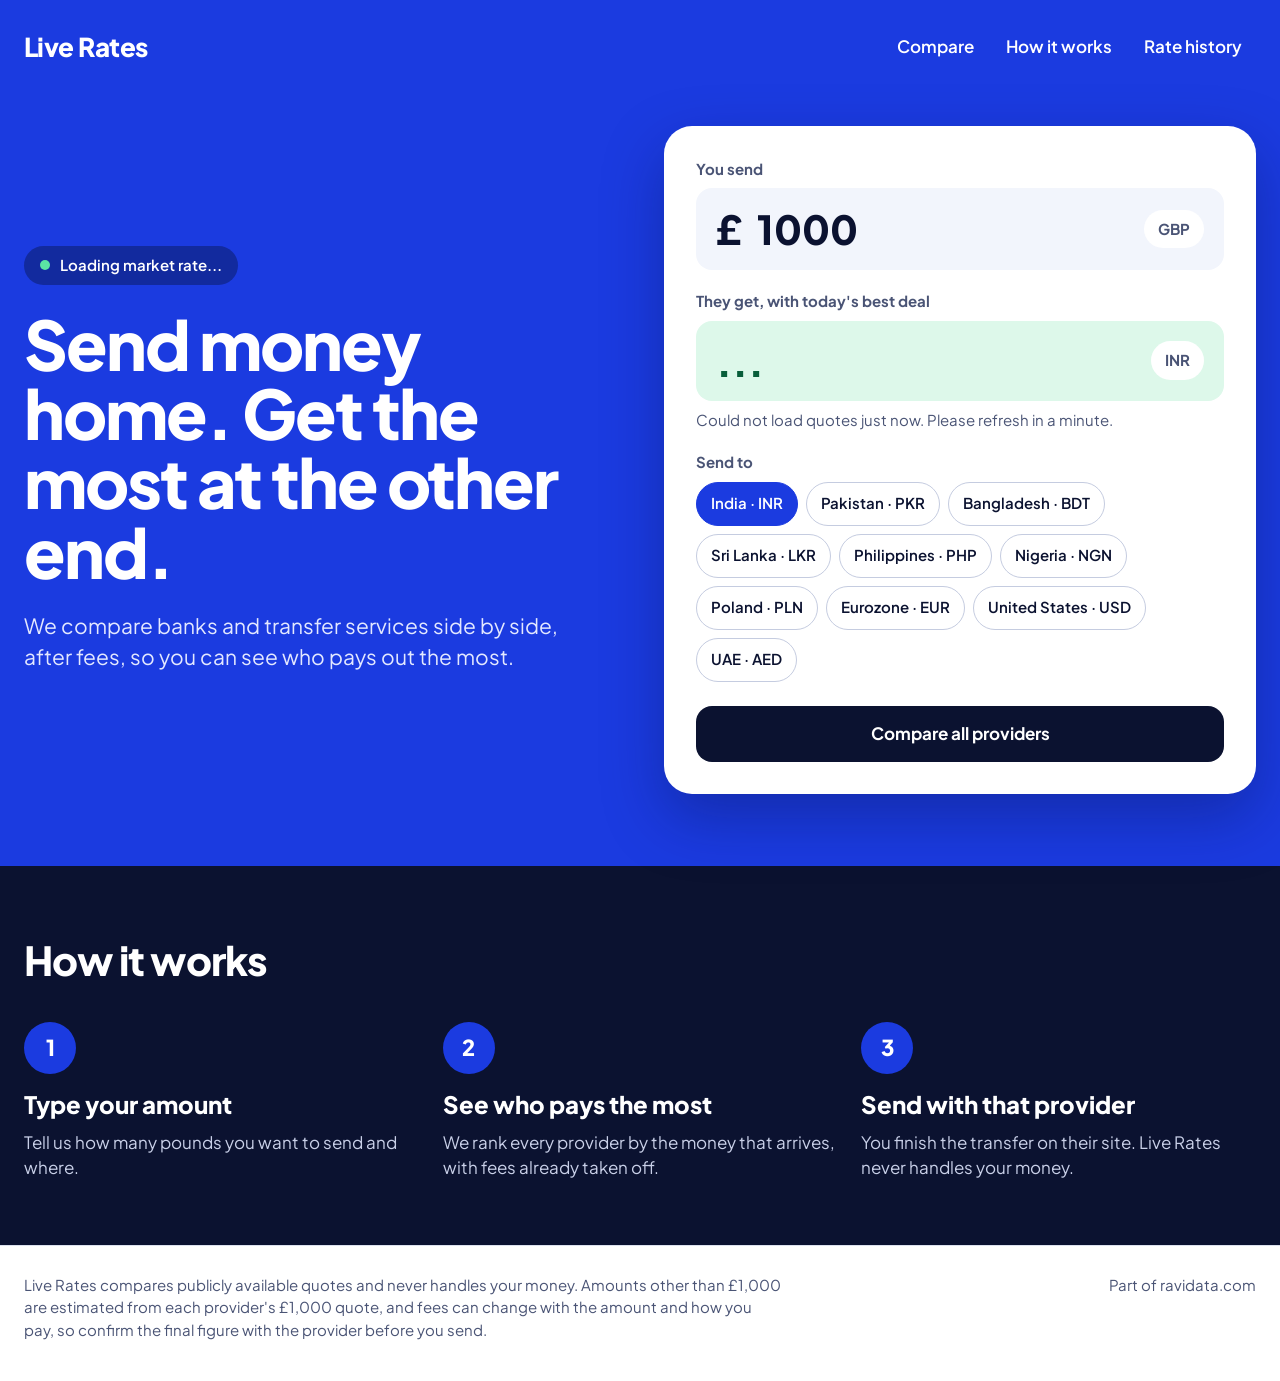
==== index.html @ be2e2d67 "Rename index .html to index.html" ====
<!DOCTYPE html>
<html lang="en">
<head>
  <meta charset="utf-8">
  <meta name="viewport" content="width=device-width, initial-scale=1">
  <title>Live Rates</title>
  <meta name="description" content="Compare what banks and transfer services really pay out when you send pounds abroad, after fees.">
  <link rel="stylesheet" href="https://fonts.googleapis.com/css2?family=Plus+Jakarta+Sans:wght@400;600;700;800&display=swap">
  <link rel="stylesheet" href="style.css">
</head>
<body>
  <section class="hero">
    <div class="wrap">
      <header class="topbar">
        <div class="logo">Live Rates</div>
        <nav>
          <a href="#compare">Compare</a>
          <a href="#how">How it works</a>
          <a href="#history">Rate history</a>
        </nav>
      </header>
      <div class="hero-grid">
        <div>
          <div class="ticker"><span class="dot"></span><span id="ticker">Loading market rate...</span></div>
          <h1>Send money home. Get the most at the other end.</h1>
          <p class="lead">We compare banks and transfer services side by side, after fees, so you can see who pays out the most.</p>
        </div>
        <div class="card">
          <label for="amount">You send</label>
          <div class="field">
            <span>£</span>
            <input id="amount" type="text" inputmode="decimal" value="1000">
            <span class="chip">GBP</span>
          </div>
          <div class="label">They get, with today's best deal</div>
          <div class="field result">
            <span id="bestAmount">...</span>
            <span class="chip" id="bestCode">INR</span>
          </div>
          <p id="bestLine" class="note">Loading quotes...</p>
          <div class="label">Send to</div>
          <div id="pills" class="pills"></div>
          <a class="button dark" href="#compare">Compare all providers</a>
        </div>
      </div>
    </div>
  </section>

  <section id="top3" class="soft"></section>
  <section id="compare"></section>

  <section id="how" class="dark">
    <div class="wrap band">
      <h2>How it works</h2>
      <div class="steps">
        <div><span class="num">1</span><h3>Type your amount</h3><p>Tell us how many pounds you want to send and where.</p></div>
        <div><span class="num">2</span><h3>See who pays the most</h3><p>We rank every provider by the money that arrives, with fees already taken off.</p></div>
        <div><span class="num">3</span><h3>Send with that provider</h3><p>You finish the transfer on their site. Live Rates never handles your money.</p></div>
      </div>
    </div>
  </section>

  <section id="history"></section>

  <footer>
    <div class="wrap foot">
      <p>Live Rates compares publicly available quotes and never handles your money. Amounts other than £1,000 are estimated from each provider's £1,000 quote, and fees can change with the amount and how you pay, so confirm the final figure with the provider before you send.</p>
      <p>Part of ravidata.com</p>
    </div>
  </footer>

  <script src="app.js"></script>
</body>
</html>
---- style.css ----
:root {
  --blue: #1B3BE0;
  --blue-deep: #122A9E;
  --ink: #0B1230;
  --muted: #4A5475;
  --soft: #F2F5FC;
  --line: #DCE1EE;
  --tint: #E4E9F7;
  --green: #075E3A;
  --green-soft: #DDF8EA;
  --orange: #F08A24;
  --stale: #A24B00;
}

* { box-sizing: border-box; }

body {
  margin: 0;
  font-family: 'Plus Jakarta Sans', system-ui, sans-serif;
  color: var(--ink);
  background: white;
  font-size: 17px;
  line-height: 1.5;
}

.wrap { max-width: 1320px; margin: 0 auto; padding-left: 24px; padding-right: 24px; }
.band { padding-top: 64px; padding-bottom: 64px; }
.soft { background: var(--soft); }
.dark { background: var(--ink); color: white; }

h1 { margin: 0; font-weight: 800; font-size: clamp(40px, 6vw, 68px); line-height: 1.02; letter-spacing: -0.03em; }
h2 { margin: 0; font-weight: 800; font-size: clamp(30px, 4vw, 40px); letter-spacing: -0.02em; }
h3 { margin: 0; font-weight: 800; font-size: 24px; }
.sub { margin: 6px 0 28px; font-size: 19px; color: var(--muted); }
.small { display: block; font-size: 14px; font-weight: 600; color: var(--muted); }

a:focus-visible, button:focus-visible, input:focus-visible { outline: 3px solid var(--orange); outline-offset: 2px; }

/* Top section */
.hero { background: var(--blue); color: white; padding-bottom: 72px; }
.topbar { display: flex; flex-wrap: wrap; justify-content: space-between; align-items: center; gap: 12px; padding: 24px 0 56px; }
.logo { font-weight: 800; font-size: 26px; letter-spacing: -0.02em; }
.topbar nav { display: flex; flex-wrap: wrap; gap: 4px; }
.topbar nav a { color: white; font-weight: 600; text-decoration: none; padding: 10px 14px; border-radius: 999px; }
.topbar nav a:hover { background: var(--blue-deep); }
.hero-grid { display: flex; flex-wrap: wrap; gap: 48px; align-items: center; }
.hero-grid > * { flex: 1 1 440px; min-width: 0; }
.ticker { display: inline-flex; align-items: center; gap: 10px; background: var(--blue-deep); border-radius: 999px; padding: 8px 16px; font-size: 15px; font-weight: 600; margin-bottom: 24px; }
.dot { width: 10px; height: 10px; border-radius: 50%; background: #5BE3A4; }
.lead { font-size: 21px; color: #E3E8FF; max-width: 560px; margin: 24px 0 0; }

/* Amount box */
.card { background: white; color: var(--ink); border-radius: 28px; padding: 32px; box-shadow: 0 24px 60px rgba(6, 16, 80, 0.35); }
.card label, .card .label { display: block; font-size: 15px; font-weight: 700; color: var(--muted); margin: 0 0 8px; }
.field { display: flex; align-items: center; gap: 12px; background: var(--soft); border-radius: 16px; padding: 10px 20px; margin-bottom: 20px; font-weight: 800; font-size: clamp(28px, 5vw, 40px); }
.field input { flex: 1; min-width: 0; border: 0; outline: 0; background: transparent; font: inherit; color: inherit; }
.field.result { background: var(--green-soft); color: var(--green); margin-bottom: 8px; justify-content: space-between; }
.field.result #bestAmount { overflow-wrap: anywhere; min-width: 0; }
.chip { font-size: 15px; font-weight: 700; color: var(--muted); background: white; border-radius: 999px; padding: 8px 14px; }
.note { margin: 0 0 20px; font-size: 15px; color: var(--muted); }
.pills { display: flex; flex-wrap: wrap; gap: 8px; margin-bottom: 24px; }
.pill { min-height: 44px; padding: 0 14px; border-radius: 999px; border: 1px solid #C5CCE0; background: white; color: var(--ink); font: inherit; font-size: 15px; font-weight: 600; cursor: pointer; }
.pill:hover { border-color: var(--blue); }
.pill.on { background: var(--blue); border-color: var(--blue); color: white; }
.button { display: flex; align-items: center; justify-content: center; min-height: 56px; padding: 0 24px; border-radius: 16px; border: 0; font: inherit; font-weight: 700; text-decoration: none; cursor: pointer; }
.button.dark { background: var(--ink); color: white; }

/* Top 3 cards */
.cards { display: grid; grid-template-columns: repeat(auto-fit, minmax(280px, 1fr)); gap: 24px; }
.deal { background: white; border: 2px solid white; border-radius: 24px; padding: 28px; display: flex; flex-direction: column; gap: 12px; }
.deal.best { background: var(--green-soft); border-color: #0A7A4B; }
.deal-head { display: flex; justify-content: space-between; align-items: center; gap: 12px; font-size: 22px; }
.tag { background: var(--tint); font-size: 14px; font-weight: 700; border-radius: 999px; padding: 6px 14px; white-space: nowrap; }
.deal.best .tag { background: var(--green); color: white; }
.big { font-weight: 800; font-size: clamp(30px, 4vw, 40px); letter-spacing: -0.02em; overflow-wrap: anywhere; }
.facts { display: flex; gap: 12px; }
.facts > div { flex: 1; background: white; border-radius: 14px; padding: 12px 14px; font-weight: 700; }

/* Full table */
.table-box { overflow-x: auto; border: 1px solid var(--line); border-radius: 24px; }
table { width: 100%; min-width: 860px; border-collapse: collapse; font-variant-numeric: tabular-nums; }
th { text-align: left; font-size: 14px; font-weight: 700; color: var(--muted); background: var(--soft); padding: 16px 20px; }
td { padding: 16px 20px; border-top: 1px solid var(--line); vertical-align: middle; }
tr.best td { background: var(--green-soft); }
.rank { font-weight: 800; color: var(--muted); }
.name { font-weight: 700; }
.got { font-weight: 800; font-size: 21px; white-space: nowrap; }
.gap { display: flex; align-items: center; gap: 12px; min-width: 220px; }
.track { flex: 1; height: 10px; border-radius: 999px; background: var(--tint); overflow: hidden; }
.fill { height: 10px; border-radius: 999px; background: var(--orange); }
.gap-text { width: 120px; text-align: right; font-weight: 700; font-size: 15px; white-space: nowrap; }
tr.best .gap-text { color: var(--green); }
.old { color: var(--stale); font-weight: 700; }
.table-foot { display: flex; flex-wrap: wrap; justify-content: space-between; align-items: center; gap: 16px; margin-top: 20px; font-size: 15px; color: var(--muted); }

/* How it works */
.steps { display: grid; grid-template-columns: repeat(auto-fit, minmax(240px, 1fr)); gap: 24px; margin-top: 32px; }
.steps p { margin: 8px 0 0; color: #C9D0E8; }
.num { display: flex; align-items: center; justify-content: center; width: 52px; height: 52px; border-radius: 50%; background: var(--blue); font-weight: 800; font-size: 22px; margin-bottom: 12px; }

/* History chart */
.chart-box { border: 1px solid var(--line); border-radius: 24px; padding: 24px; }
.chart-box svg { display: block; width: 100%; height: auto; }
.chart-box text { font-family: inherit; font-size: 13px; fill: var(--muted); }
.chart-box .now { font-size: 15px; font-weight: 700; fill: var(--ink); }

footer { border-top: 1px solid var(--line); }
.foot { display: flex; flex-wrap: wrap; justify-content: space-between; gap: 12px 32px; padding-top: 28px; padding-bottom: 40px; font-size: 15px; color: var(--muted); }
.foot p { margin: 0; max-width: 760px; }
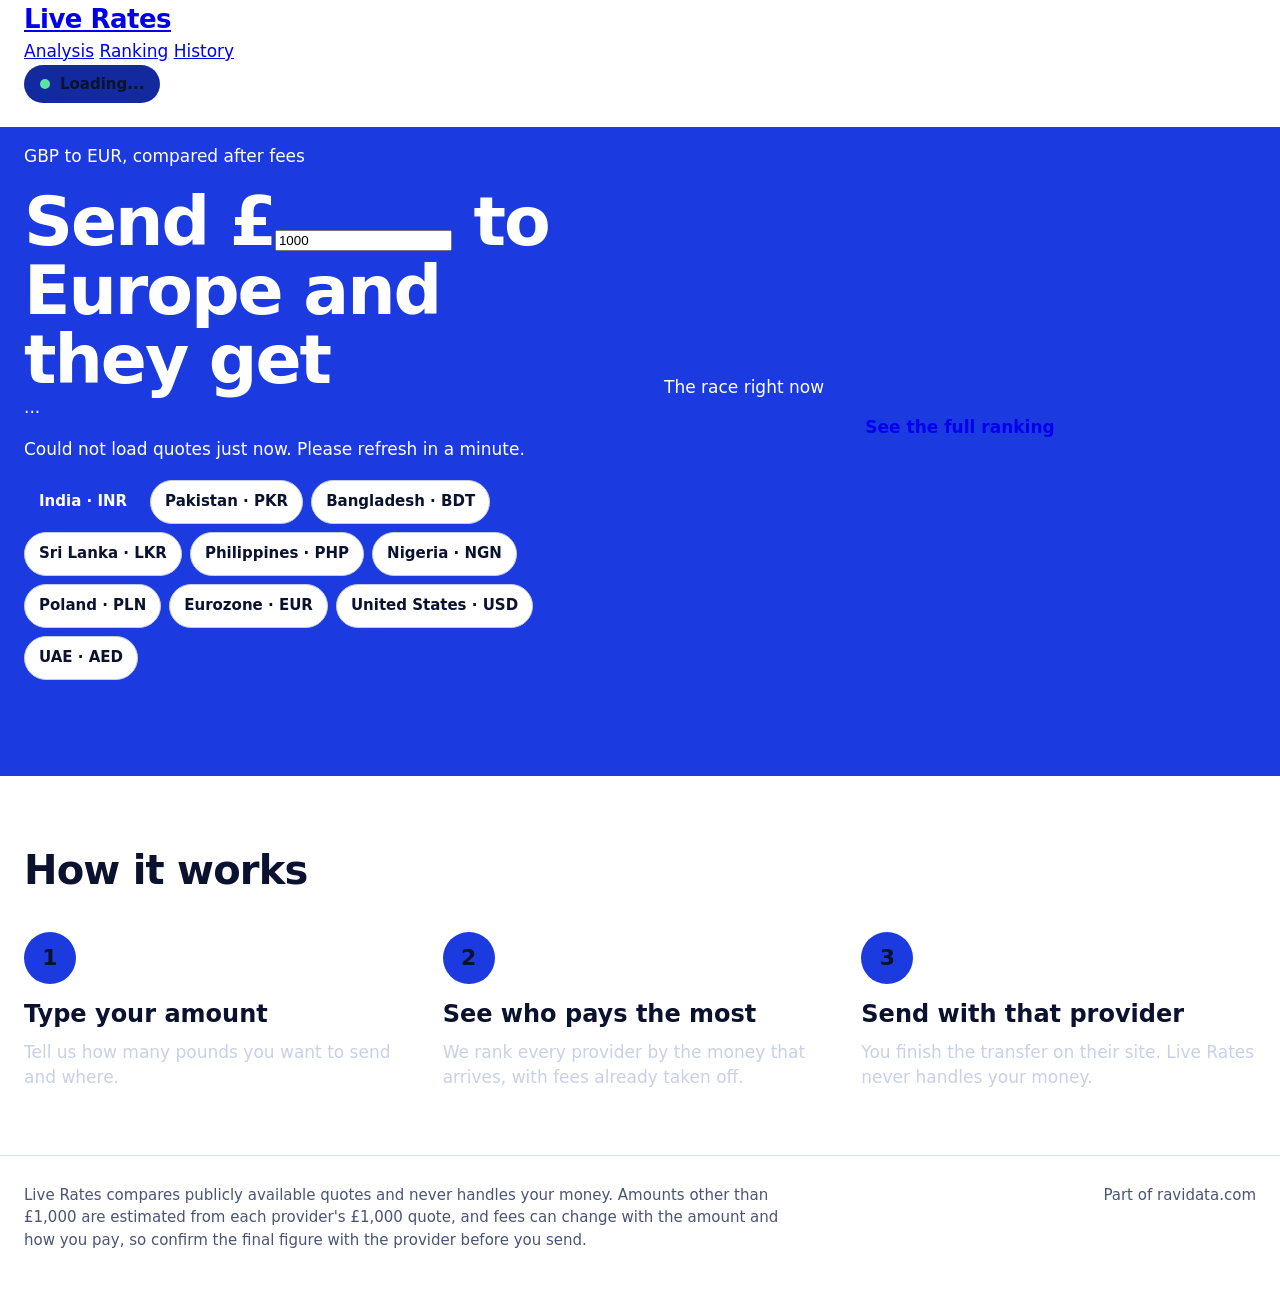
==== commit f4c31242: "Refactor HTML structure and update styles Updated the HTML structure by adding a theme color meta ta" ====
--- a/index.html
+++ b/index.html
@@ -5,51 +5,48 @@
   <meta name="viewport" content="width=device-width, initial-scale=1">
   <title>Live Rates</title>
   <meta name="description" content="Compare what banks and transfer services really pay out when you send pounds abroad, after fees.">
-  <link rel="stylesheet" href="https://fonts.googleapis.com/css2?family=Plus+Jakarta+Sans:wght@400;600;700;800&display=swap">
+  <meta name="theme-color" content="#07080F">
+  <link rel="stylesheet" href="https://fonts.googleapis.com/css2?family=Bricolage+Grotesque:opsz,wght@12..96,600;12..96,800&family=DM+Sans:wght@400;500;700&display=swap">
   <link rel="stylesheet" href="style.css">
 </head>
 <body>
-  <section class="hero">
-    <div class="wrap">
-      <header class="topbar">
-        <div class="logo">Live Rates</div>
-        <nav>
-          <a href="#compare">Compare</a>
-          <a href="#how">How it works</a>
-          <a href="#history">Rate history</a>
-        </nav>
-      </header>
-      <div class="hero-grid">
-        <div>
-          <div class="ticker"><span class="dot"></span><span id="ticker">Loading market rate...</span></div>
-          <h1>Send money home. Get the most at the other end.</h1>
-          <p class="lead">We compare banks and transfer services side by side, after fees, so you can see who pays out the most.</p>
-        </div>
-        <div class="card">
-          <label for="amount">You send</label>
-          <div class="field">
-            <span>£</span>
-            <input id="amount" type="text" inputmode="decimal" value="1000">
-            <span class="chip">GBP</span>
-          </div>
-          <div class="label">They get, with today's best deal</div>
-          <div class="field result">
-            <span id="bestAmount">...</span>
-            <span class="chip" id="bestCode">INR</span>
-          </div>
-          <p id="bestLine" class="note">Loading quotes...</p>
-          <div class="label">Send to</div>
-          <div id="pills" class="pills"></div>
-          <a class="button dark" href="#compare">Compare all providers</a>
-        </div>
+  <header class="nav">
+    <div class="wrap nav-in">
+      <a class="logo" href="#top"><span class="mark"></span>Live Rates</a>
+      <nav>
+        <a href="#insights">Analysis</a>
+        <a href="#compare">Ranking</a>
+        <a href="#history">History</a>
+      </nav>
+      <div class="ticker"><span class="dot"></span><span id="ticker">Loading...</span></div>
+    </div>
+  </header>
+
+  <section class="hero" id="top">
+    <div class="wrap hero-grid">
+      <div class="say">
+        <p class="eyebrow" id="eyebrow">GBP to EUR, compared after fees</p>
+        <h1>
+          <span class="line">Send <label class="amount-pill"><span>£</span><input id="amount" type="text" inputmode="decimal" value="1000" aria-label="Amount in pounds"></label></span>
+          <span class="line">to <span id="country">Europe</span> and they get</span>
+        </h1>
+        <div class="payout" id="bestAmount">...</div>
+        <p class="with" id="bestLine">Loading quotes...</p>
+        <div id="pills" class="pills"></div>
+      </div>
+      <div class="race" aria-label="Top five providers">
+        <div class="race-head"><span>The race right now</span><span id="raceNote"></span></div>
+        <div id="race"></div>
+        <a class="button" href="#compare">See the full ranking</a>
       </div>
     </div>
   </section>
 
-  <section id="top3" class="soft"></section>
+  <section id="insights"></section>
   <section id="compare"></section>
+  <section id="history"></section>
 
-  <section id="how" class="dark">
+  <section id="how">
     <div class="wrap band">
       <h2>How it works</h2>
       <div class="steps">
@@ -59,8 +56,6 @@
       </div>
     </div>
   </section>
-
-  <section id="history"></section>
 
   <footer>
     <div class="wrap foot">
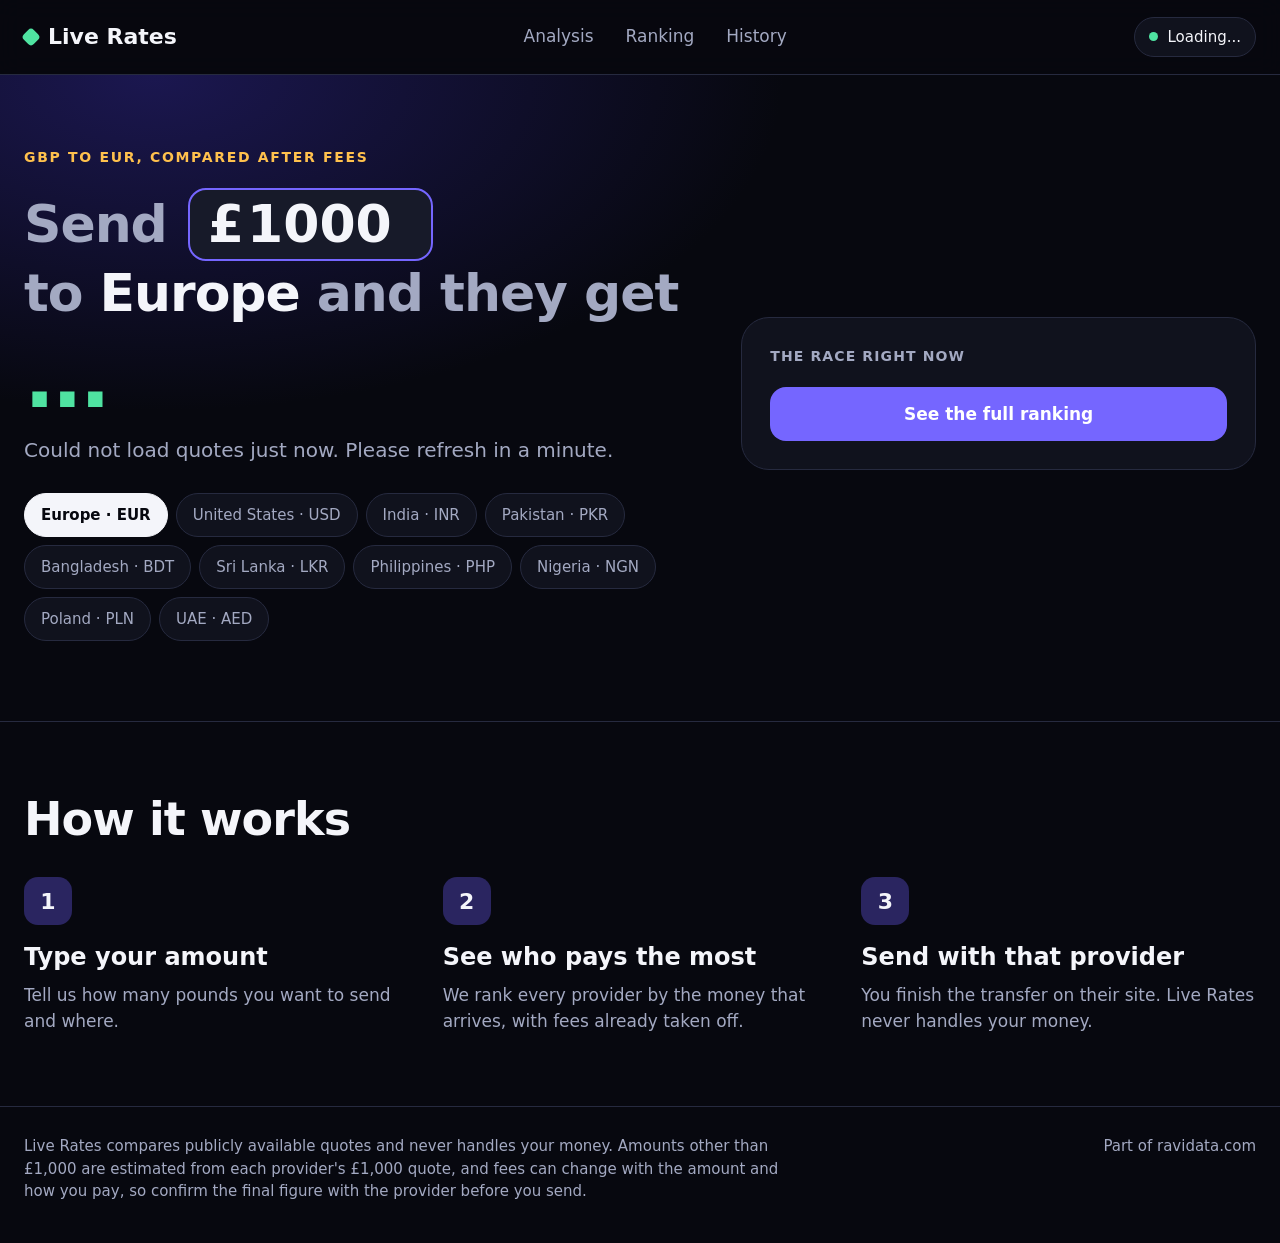
==== commit 41146065: "Add flag icon to currency input in index.html" ====
--- a/index.html
+++ b/index.html
@@ -27,7 +27,7 @@
       <div class="say">
         <p class="eyebrow" id="eyebrow">GBP to EUR, compared after fees</p>
         <h1>
-          <span class="line">Send <label class="amount-pill"><span>£</span><input id="amount" type="text" inputmode="decimal" value="1000" aria-label="Amount in pounds"></label></span>
+          <span class="line">Send <label class="amount-pill"><img class="flag" src="https://flagcdn.com/gb.svg" alt="" onerror="this.remove()"><span>£</span><input id="amount" type="text" inputmode="decimal" value="1000" aria-label="Amount in pounds"></label></span>
           <span class="line">to <span id="country">Europe</span> and they get</span>
         </h1>
         <div class="payout" id="bestAmount">...</div>
--- a/style.css
+++ b/style.css
@@ -1,109 +1,151 @@
+/* One dark look on purpose: near-black ground, violet for actions, mint for the winner, coral for money lost. */
 :root {
-  --blue: #1B3BE0;
-  --blue-deep: #122A9E;
-  --ink: #0B1230;
-  --muted: #4A5475;
-  --soft: #F2F5FC;
-  --line: #DCE1EE;
-  --tint: #E4E9F7;
-  --green: #075E3A;
-  --green-soft: #DDF8EA;
-  --orange: #F08A24;
-  --stale: #A24B00;
+  color-scheme: dark;
+  --bg: #07080F;
+  --panel: #10121D;
+  --panel-2: #171A29;
+  --line: #262A3F;
+  --text: #F4F5FA;
+  --muted: #A3A9C2;
+  --violet: #7566FF;
+  --violet-soft: #2A2560;
+  --mint: #4FE3A1;
+  --coral: #FF8266;
+  --amber: #FFC14D;
+  --display: 'Bricolage Grotesque', 'DM Sans', system-ui, sans-serif;
+  --body: 'DM Sans', system-ui, sans-serif;
 }
 
 * { box-sizing: border-box; }
+html { scroll-behavior: smooth; }
 
 body {
   margin: 0;
-  font-family: 'Plus Jakarta Sans', system-ui, sans-serif;
-  color: var(--ink);
-  background: white;
+  font-family: var(--body);
+  color: var(--text);
+  background: var(--bg);
   font-size: 17px;
   line-height: 1.5;
 }
 
-.wrap { max-width: 1320px; margin: 0 auto; padding-left: 24px; padding-right: 24px; }
-.band { padding-top: 64px; padding-bottom: 64px; }
-.soft { background: var(--soft); }
-.dark { background: var(--ink); color: white; }
+.wrap { max-width: 1360px; margin: 0 auto; padding-left: 24px; padding-right: 24px; }
+.band { padding-top: 72px; padding-bottom: 72px; }
 
-h1 { margin: 0; font-weight: 800; font-size: clamp(40px, 6vw, 68px); line-height: 1.02; letter-spacing: -0.03em; }
-h2 { margin: 0; font-weight: 800; font-size: clamp(30px, 4vw, 40px); letter-spacing: -0.02em; }
+h1, h2, h3, .payout, .stat, .logo { font-family: var(--display); }
+h2 { margin: 0; font-weight: 800; font-size: clamp(30px, 4vw, 46px); letter-spacing: -0.02em; line-height: 1.1; }
 h3 { margin: 0; font-weight: 800; font-size: 24px; }
-.sub { margin: 6px 0 28px; font-size: 19px; color: var(--muted); }
-.small { display: block; font-size: 14px; font-weight: 600; color: var(--muted); }
+.sub { margin: 10px 0 32px; font-size: 19px; color: var(--muted); max-width: 720px; }
+.small { display: block; font-size: 14px; color: var(--muted); }
+a { color: inherit; }
+a:focus-visible, button:focus-visible, input:focus-visible { outline: 3px solid var(--amber); outline-offset: 3px; }
 
-a:focus-visible, button:focus-visible, input:focus-visible { outline: 3px solid var(--orange); outline-offset: 2px; }
+/* Top bar */
+.nav { position: sticky; top: 0; z-index: 5; background: rgba(7, 8, 15, 0.86); backdrop-filter: blur(12px); border-bottom: 1px solid var(--line); }
+.nav-in { display: flex; flex-wrap: wrap; align-items: center; justify-content: space-between; gap: 8px 20px; padding-top: 14px; padding-bottom: 14px; }
+.logo { display: flex; align-items: center; gap: 10px; font-weight: 800; font-size: 22px; text-decoration: none; }
+.mark { width: 14px; height: 14px; border-radius: 4px; background: var(--mint); transform: rotate(45deg); }
+.nav nav { display: flex; gap: 4px; }
+.nav nav a { padding: 10px 14px; border-radius: 999px; text-decoration: none; font-weight: 500; color: var(--muted); }
+.nav nav a:hover { color: var(--text); background: var(--panel-2); }
+.ticker { display: flex; align-items: center; gap: 10px; font-size: 15px; font-weight: 500; background: var(--panel); border: 1px solid var(--line); border-radius: 999px; padding: 8px 14px; font-variant-numeric: tabular-nums; }
+.dot { width: 9px; height: 9px; border-radius: 50%; background: var(--mint); animation: pulse 2s infinite; }
+@keyframes pulse { 50% { opacity: 0.35; } }
 
-/* Top section */
-.hero { background: var(--blue); color: white; padding-bottom: 72px; }
-.topbar { display: flex; flex-wrap: wrap; justify-content: space-between; align-items: center; gap: 12px; padding: 24px 0 56px; }
-.logo { font-weight: 800; font-size: 26px; letter-spacing: -0.02em; }
-.topbar nav { display: flex; flex-wrap: wrap; gap: 4px; }
-.topbar nav a { color: white; font-weight: 600; text-decoration: none; padding: 10px 14px; border-radius: 999px; }
-.topbar nav a:hover { background: var(--blue-deep); }
+/* Hero: the converter is written as a sentence */
+.hero { padding: 72px 0 80px; background: radial-gradient(900px 480px at 12% 0%, #1B1750 0%, rgba(7, 8, 15, 0) 70%); }
 .hero-grid { display: flex; flex-wrap: wrap; gap: 48px; align-items: center; }
-.hero-grid > * { flex: 1 1 440px; min-width: 0; }
-.ticker { display: inline-flex; align-items: center; gap: 10px; background: var(--blue-deep); border-radius: 999px; padding: 8px 16px; font-size: 15px; font-weight: 600; margin-bottom: 24px; }
-.dot { width: 10px; height: 10px; border-radius: 50%; background: #5BE3A4; }
-.lead { font-size: 21px; color: #E3E8FF; max-width: 560px; margin: 24px 0 0; }
+.say { flex: 1.3 1 520px; min-width: 0; }
+.eyebrow { margin: 0 0 20px; font-size: 14px; font-weight: 700; letter-spacing: 0.12em; text-transform: uppercase; color: var(--amber); }
+h1 { margin: 0; font-weight: 600; font-size: clamp(30px, 4.2vw, 52px); line-height: 1.25; letter-spacing: -0.02em; color: var(--muted); }
+h1 .line { display: block; }
+h1 #country { color: var(--text); }
+.amount-pill { display: inline-flex; align-items: baseline; gap: 4px; padding: 2px 18px; margin: 0 4px; border-radius: 18px; background: var(--panel-2); border: 2px solid var(--violet); color: var(--text); font-weight: 800; }
+.amount-pill input { width: 4.6ch; min-width: 0; border: 0; outline: 0; background: transparent; font: inherit; color: inherit; padding: 0; }
+.payout { margin-top: 12px; font-weight: 800; font-size: clamp(40px, 6.4vw, 100px); line-height: 1; letter-spacing: -0.04em; color: var(--mint); font-variant-numeric: tabular-nums; overflow-wrap: anywhere; }
+.with { margin: 16px 0 28px; font-size: 20px; color: var(--muted); }
+.with strong { color: var(--text); }
+.pills { display: flex; flex-wrap: wrap; gap: 8px; }
+.pill { min-height: 44px; padding: 0 16px; border-radius: 999px; border: 1px solid var(--line); background: var(--panel); color: var(--muted); font: inherit; font-size: 15px; font-weight: 500; cursor: pointer; }
+.pill:hover { color: var(--text); border-color: var(--violet); }
+.pill.on { background: var(--text); border-color: var(--text); color: var(--bg); font-weight: 700; }
 
-/* Amount box */
-.card { background: white; color: var(--ink); border-radius: 28px; padding: 32px; box-shadow: 0 24px 60px rgba(6, 16, 80, 0.35); }
-.card label, .card .label { display: block; font-size: 15px; font-weight: 700; color: var(--muted); margin: 0 0 8px; }
-.field { display: flex; align-items: center; gap: 12px; background: var(--soft); border-radius: 16px; padding: 10px 20px; margin-bottom: 20px; font-weight: 800; font-size: clamp(28px, 5vw, 40px); }
-.field input { flex: 1; min-width: 0; border: 0; outline: 0; background: transparent; font: inherit; color: inherit; }
-.field.result { background: var(--green-soft); color: var(--green); margin-bottom: 8px; justify-content: space-between; }
-.field.result #bestAmount { overflow-wrap: anywhere; min-width: 0; }
-.chip { font-size: 15px; font-weight: 700; color: var(--muted); background: white; border-radius: 999px; padding: 8px 14px; }
-.note { margin: 0 0 20px; font-size: 15px; color: var(--muted); }
-.pills { display: flex; flex-wrap: wrap; gap: 8px; margin-bottom: 24px; }
-.pill { min-height: 44px; padding: 0 14px; border-radius: 999px; border: 1px solid #C5CCE0; background: white; color: var(--ink); font: inherit; font-size: 15px; font-weight: 600; cursor: pointer; }
-.pill:hover { border-color: var(--blue); }
-.pill.on { background: var(--blue); border-color: var(--blue); color: white; }
-.button { display: flex; align-items: center; justify-content: center; min-height: 56px; padding: 0 24px; border-radius: 16px; border: 0; font: inherit; font-weight: 700; text-decoration: none; cursor: pointer; }
-.button.dark { background: var(--ink); color: white; }
+/* The race: top five as bars */
+.race { flex: 1 1 400px; min-width: 0; background: var(--panel); border: 1px solid var(--line); border-radius: 28px; padding: 28px; }
+.race-head { display: flex; justify-content: space-between; gap: 12px; font-size: 14px; font-weight: 700; letter-spacing: 0.08em; text-transform: uppercase; color: var(--muted); margin-bottom: 20px; }
+.lane { margin-bottom: 18px; }
+.lane-top { display: flex; justify-content: space-between; gap: 12px; margin-bottom: 6px; font-weight: 700; }
+.lane-top span:last-child { font-variant-numeric: tabular-nums; white-space: nowrap; }
+.bar { height: 12px; border-radius: 999px; background: var(--panel-2); overflow: hidden; }
+.bar i { display: block; height: 100%; border-radius: 999px; background: var(--violet); transition: width 0.6s cubic-bezier(0.2, 0.8, 0.2, 1); }
+.lane.first .bar i { background: var(--mint); }
+.lane.first .lane-top { color: var(--mint); }
+.button { display: flex; align-items: center; justify-content: center; min-height: 54px; padding: 0 24px; margin-top: 8px; border-radius: 16px; border: 0; background: var(--violet); color: white; font: inherit; font-weight: 700; text-decoration: none; cursor: pointer; }
+.button:hover { background: #8577FF; }
+.button.ghost { margin: 0; background: var(--panel-2); border: 1px solid var(--line); }
 
-/* Top 3 cards */
-.cards { display: grid; grid-template-columns: repeat(auto-fit, minmax(280px, 1fr)); gap: 24px; }
-.deal { background: white; border: 2px solid white; border-radius: 24px; padding: 28px; display: flex; flex-direction: column; gap: 12px; }
-.deal.best { background: var(--green-soft); border-color: #0A7A4B; }
-.deal-head { display: flex; justify-content: space-between; align-items: center; gap: 12px; font-size: 22px; }
-.tag { background: var(--tint); font-size: 14px; font-weight: 700; border-radius: 999px; padding: 6px 14px; white-space: nowrap; }
-.deal.best .tag { background: var(--green); color: white; }
-.big { font-weight: 800; font-size: clamp(30px, 4vw, 40px); letter-spacing: -0.02em; overflow-wrap: anywhere; }
-.facts { display: flex; gap: 12px; }
-.facts > div { flex: 1; background: white; border-radius: 14px; padding: 12px 14px; font-weight: 700; }
+/* Analysis tiles */
+.tiles { display: grid; grid-template-columns: repeat(auto-fit, minmax(250px, 1fr)); gap: 20px; }
+.tile { background: var(--panel); border: 1px solid var(--line); border-radius: 24px; padding: 26px; display: flex; flex-direction: column; gap: 10px; }
+.tile .label { font-size: 14px; font-weight: 700; letter-spacing: 0.08em; text-transform: uppercase; color: var(--muted); }
+.stat { font-weight: 800; font-size: clamp(34px, 3.4vw, 46px); line-height: 1.05; letter-spacing: -0.02em; font-variant-numeric: tabular-nums; overflow-wrap: anywhere; }
+.stat.loss { color: var(--coral); }
+.stat.win { color: var(--mint); }
+.tile p { margin: 0; color: var(--muted); font-size: 16px; }
+.meter { position: relative; height: 10px; border-radius: 999px; background: linear-gradient(90deg, var(--coral), var(--amber), var(--mint)); margin: 8px 0 2px; }
+.meter i { position: absolute; top: -6px; width: 6px; height: 22px; margin-left: -3px; border-radius: 3px; background: var(--text); box-shadow: 0 0 0 3px var(--panel); }
+.meter-ends { display: flex; justify-content: space-between; font-size: 13px; color: var(--muted); }
 
-/* Full table */
-.table-box { overflow-x: auto; border: 1px solid var(--line); border-radius: 24px; }
-table { width: 100%; min-width: 860px; border-collapse: collapse; font-variant-numeric: tabular-nums; }
-th { text-align: left; font-size: 14px; font-weight: 700; color: var(--muted); background: var(--soft); padding: 16px 20px; }
-td { padding: 16px 20px; border-top: 1px solid var(--line); vertical-align: middle; }
-tr.best td { background: var(--green-soft); }
-.rank { font-weight: 800; color: var(--muted); }
+/* Full ranking */
+.rows { border: 1px solid var(--line); border-radius: 24px; overflow: hidden; background: var(--panel); }
+.row { display: grid; grid-template-columns: 44px minmax(150px, 1.3fr) minmax(170px, 1.1fr) minmax(160px, 1.5fr) 90px 90px 110px; gap: 16px; align-items: center; padding: 18px 24px; border-top: 1px solid var(--line); font-variant-numeric: tabular-nums; }
+.row:first-child { border-top: 0; }
+.row.head { font-size: 13px; font-weight: 700; letter-spacing: 0.08em; text-transform: uppercase; color: var(--muted); background: var(--panel-2); }
+.row.best { background: linear-gradient(90deg, rgba(79, 227, 161, 0.14), rgba(79, 227, 161, 0)); }
+.rank { font-family: var(--display); font-weight: 800; font-size: 20px; color: var(--muted); }
+.row.best .rank { color: var(--mint); }
 .name { font-weight: 700; }
-.got { font-weight: 800; font-size: 21px; white-space: nowrap; }
-.gap { display: flex; align-items: center; gap: 12px; min-width: 220px; }
-.track { flex: 1; height: 10px; border-radius: 999px; background: var(--tint); overflow: hidden; }
-.fill { height: 10px; border-radius: 999px; background: var(--orange); }
-.gap-text { width: 120px; text-align: right; font-weight: 700; font-size: 15px; white-space: nowrap; }
-tr.best .gap-text { color: var(--green); }
-.old { color: var(--stale); font-weight: 700; }
-.table-foot { display: flex; flex-wrap: wrap; justify-content: space-between; align-items: center; gap: 16px; margin-top: 20px; font-size: 15px; color: var(--muted); }
+.lost { display: flex; align-items: center; gap: 12px; }
+.lost .bar { flex: 1; height: 8px; }
+.lost .bar i { background: var(--coral); }
+.lost span { width: 104px; text-align: right; font-size: 15px; white-space: nowrap; color: var(--muted); }
+.row.best .lost span { color: var(--mint); font-weight: 700; }
+.got { font-family: var(--display); font-weight: 800; font-size: 22px; white-space: nowrap; }
+.old { color: var(--amber); font-weight: 700; }
+.row [data-label]::before { display: none; }
+.rows-foot { display: flex; flex-wrap: wrap; justify-content: space-between; align-items: center; gap: 16px; margin-top: 20px; font-size: 15px; color: var(--muted); }
+
+/* History */
+.chart-box { background: var(--panel); border: 1px solid var(--line); border-radius: 24px; padding: 24px; }
+.chart-box svg { display: block; width: 100%; height: auto; }
+.chart-box text { font-family: var(--body); font-size: 13px; fill: var(--muted); }
+.chart-box .now { font-size: 15px; font-weight: 700; fill: var(--text); }
 
 /* How it works */
+#how { border-top: 1px solid var(--line); }
 .steps { display: grid; grid-template-columns: repeat(auto-fit, minmax(240px, 1fr)); gap: 24px; margin-top: 32px; }
-.steps p { margin: 8px 0 0; color: #C9D0E8; }
-.num { display: flex; align-items: center; justify-content: center; width: 52px; height: 52px; border-radius: 50%; background: var(--blue); font-weight: 800; font-size: 22px; margin-bottom: 12px; }
-
-/* History chart */
-.chart-box { border: 1px solid var(--line); border-radius: 24px; padding: 24px; }
-.chart-box svg { display: block; width: 100%; height: auto; }
-.chart-box text { font-family: inherit; font-size: 13px; fill: var(--muted); }
-.chart-box .now { font-size: 15px; font-weight: 700; fill: var(--ink); }
+.steps p { margin: 8px 0 0; color: var(--muted); }
+.num { display: flex; align-items: center; justify-content: center; width: 48px; height: 48px; border-radius: 14px; background: var(--violet-soft); color: var(--text); font-family: var(--display); font-weight: 800; font-size: 22px; margin-bottom: 14px; }
 
 footer { border-top: 1px solid var(--line); }
 .foot { display: flex; flex-wrap: wrap; justify-content: space-between; gap: 12px 32px; padding-top: 28px; padding-bottom: 40px; font-size: 15px; color: var(--muted); }
 .foot p { margin: 0; max-width: 760px; }
+
+/* Phones: each ranking row becomes a small card */
+@media (max-width: 860px) {
+  .nav nav { display: none; }
+  .hero { padding: 40px 0 56px; }
+  .payout { font-size: clamp(40px, 11.5vw, 84px); }
+  .row.head { display: none; }
+  .row { grid-template-columns: 32px 1fr auto; gap: 8px 12px; padding: 16px; }
+  .row .lost { grid-column: 1 / -1; }
+  .row [data-label] { grid-column: span 1; font-size: 14px; color: var(--muted); }
+  .row [data-label]::before { display: inline; content: attr(data-label) " "; }
+  .row .rate { grid-column: 1 / 3; }
+  .row .checked { grid-column: 1 / -1; }
+}
+
+@media (prefers-reduced-motion: reduce) {
+  html { scroll-behavior: auto; }
+  .bar i { transition: none; }
+  .dot { animation: none; }
+}
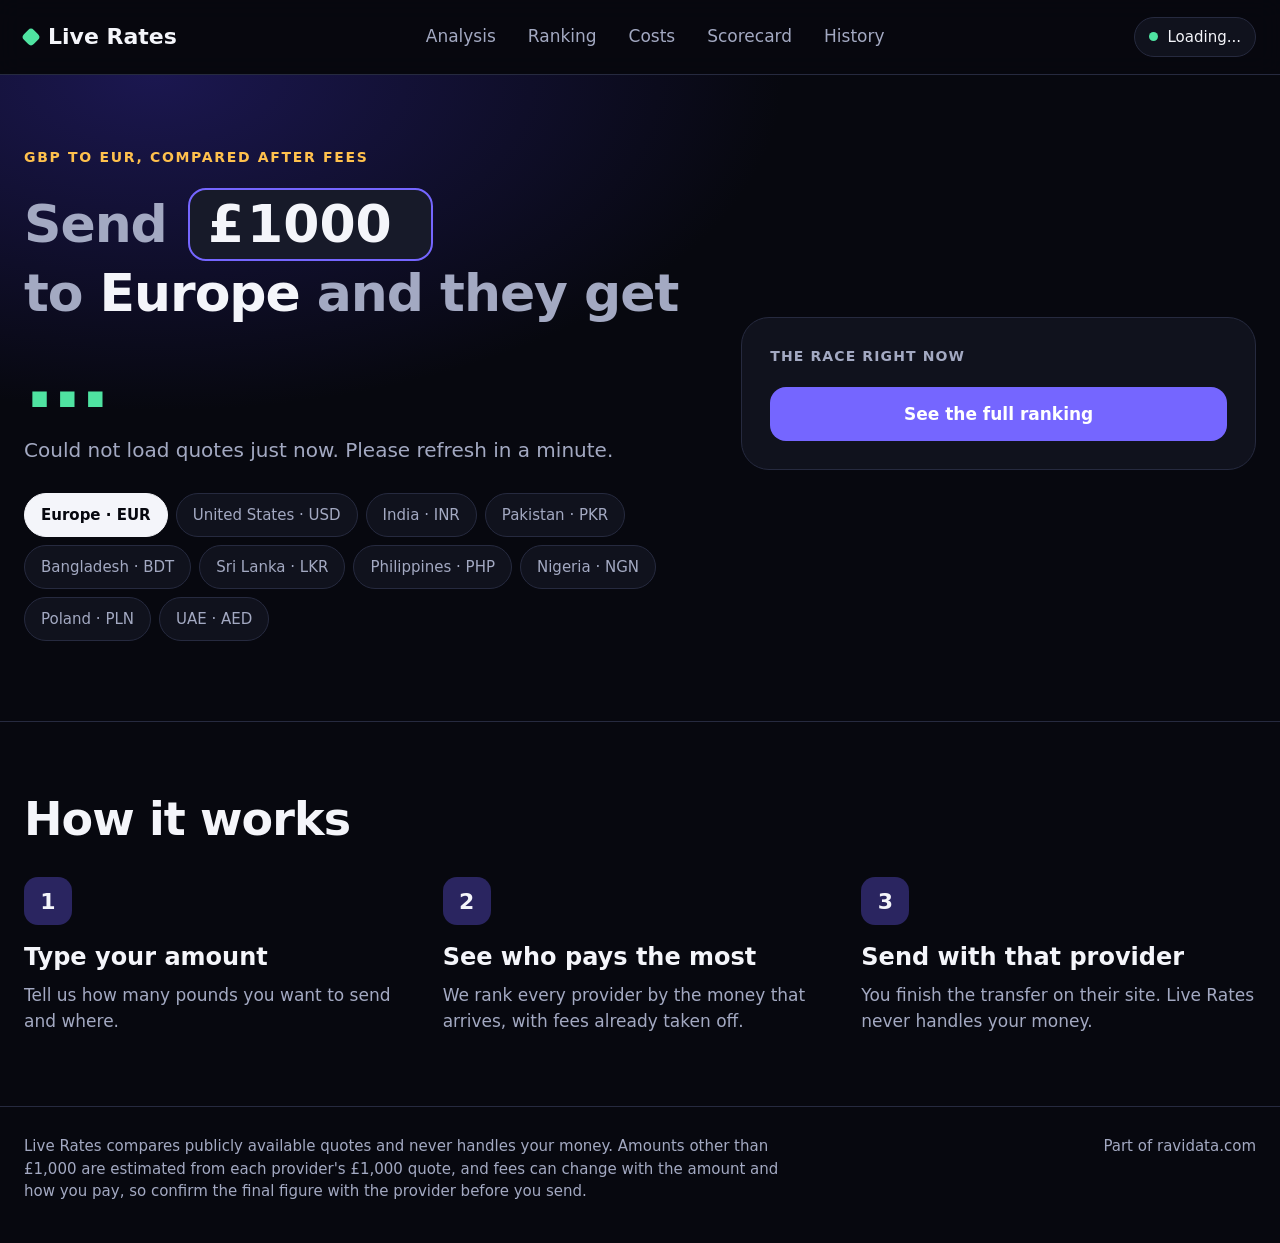
==== commit ced9eb0a: "Add new sections for breakdown and scorecard" ====
--- a/index.html
+++ b/index.html
@@ -16,6 +16,8 @@
       <nav>
         <a href="#insights">Analysis</a>
         <a href="#compare">Ranking</a>
+        <a href="#breakdown">Costs</a>
+        <a href="#scorecard">Scorecard</a>
         <a href="#history">History</a>
       </nav>
       <div class="ticker"><span class="dot"></span><span id="ticker">Loading...</span></div>
@@ -44,6 +46,8 @@
 
   <section id="insights"></section>
   <section id="compare"></section>
+  <section id="breakdown"></section>
+  <section id="scorecard"></section>
   <section id="history"></section>
 
   <section id="how">
--- a/style.css
+++ b/style.css
@@ -149,3 +149,47 @@
   .bar i { transition: none; }
   .dot { animation: none; }
 }
+
+/* Flags and provider logos */
+.flag { width: 1.15em; height: 1.15em; border-radius: 50%; object-fit: cover; vertical-align: -0.18em; margin-right: 0.4em; flex: none; }
+.amount-pill .flag { width: 0.7em; height: 0.7em; align-self: center; margin-right: 6px; }
+.pill { display: inline-flex; align-items: center; }
+.badge { display: inline-flex; align-items: center; justify-content: center; width: 36px; height: 36px; flex: none; border-radius: 10px; background: white; color: #07080F; font-family: var(--body); font-size: 13px; font-weight: 700; overflow: hidden; }
+.badge img { width: 100%; height: 100%; object-fit: contain; padding: 5px; }
+.who { display: flex; align-items: center; gap: 12px; min-width: 0; }
+.with .badge { width: 30px; height: 30px; border-radius: 8px; vertical-align: -8px; margin: 0 8px 0 4px; }
+
+/* Phone fixes: one-line amounts, long provider names, no blur or flicker */
+.payout { white-space: nowrap; overflow: hidden; overflow-wrap: normal; }
+.nm { min-width: 0; overflow: hidden; text-overflow: ellipsis; white-space: nowrap; }
+.lane-top { align-items: center; }
+.lane-top .who { flex: 1; }
+.lane-top > span:last-child { flex: none; }
+.flag { background: var(--panel-2); }
+.pill { -webkit-tap-highlight-color: transparent; touch-action: manipulation; white-space: nowrap; }
+.stat { overflow-wrap: normal; }
+@media (max-width: 860px) {
+  .nav { backdrop-filter: none; background: var(--bg); }
+  .race { padding: 20px; }
+  .lane-top { font-size: 15px; gap: 10px; }
+  .row .name { min-width: 0; }
+  .row .name .nm { white-space: normal; overflow: visible; }
+  .got { font-size: 18px; }
+  .stat { font-size: 32px; }
+  .amount-pill input { font-size: inherit; }
+}
+@media (hover: none) {
+  .pill:hover { color: var(--muted); border-color: var(--line); }
+  .pill.on:hover { color: var(--bg); border-color: var(--text); }
+}
+
+/* Phone ranking rows: the amount gets its own line so it can never sit on top of a long name */
+@media (max-width: 860px) {
+  .row { display: flex; flex-wrap: wrap; align-items: center; gap: 8px 16px; padding: 16px; }
+  .row .rank { width: 24px; }
+  .row .name { flex: 1 1 0; }
+  .row .name .nm { overflow-wrap: anywhere; }
+  .row .got { flex: 1 1 100%; font-size: 24px; white-space: normal; overflow-wrap: anywhere; }
+  .row .lost { flex: 1 1 100%; }
+  .row [data-label] { font-size: 14px; color: var(--muted); }
+}
